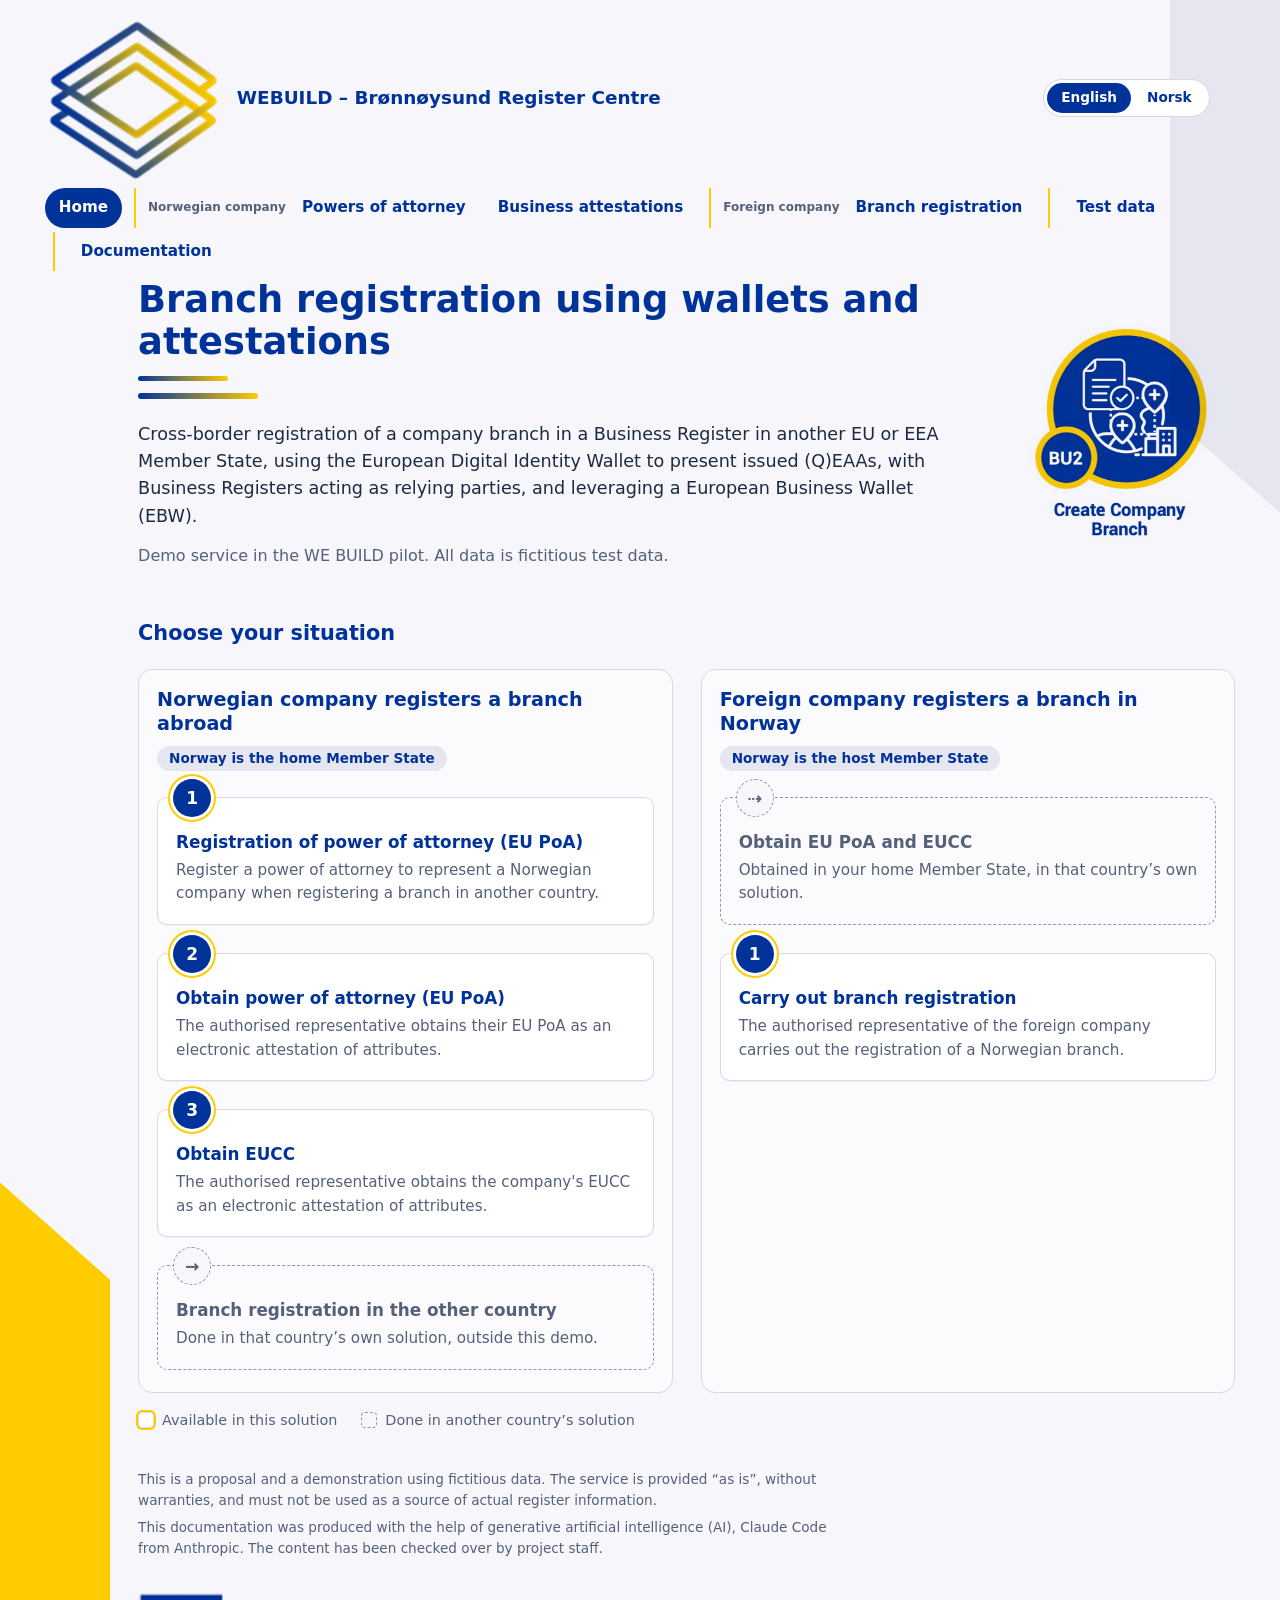
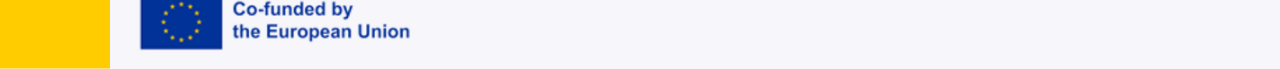
==== forslag/index.html @ 473442a4 "Første versjon: WE BUILD-demo for filialregistrering" ====
<!doctype html>
<html lang="en">
<head>
  <meta charset="utf-8">
  <meta name="viewport" content="width=device-width, initial-scale=1">
  <title data-i18n="title.home">Home | Brønnøysund Register Centre</title>
  <link rel="stylesheet" href="styles.css">
  <link rel="icon" href="../assets/favicon.png" type="image/png">
  <link rel="apple-touch-icon" href="../assets/apple-touch-icon.png">
  <script>try { if (localStorage.getItem("sprak") === "nb") document.documentElement.style.visibility = "hidden"; } catch (e) {}</script>
</head>
<body>
  <a class="skip" href="#innhold" style="position:absolute;left:-999px" data-i18n="skip">Skip to content</a>
  <div class="side">
    <div class="deko venstre" aria-hidden="true"></div>
    <div class="deko hoyre" aria-hidden="true"></div>

    <header class="topp">
      <a class="logo utsnitt" href="index.html" role="img" aria-label="WE BUILD – home" data-i18n-attr="aria-label=logo.label"></a>
      <a class="navn" href="index.html" data-i18n="brand">WEBUILD – Brønnøysund Register Centre</a>
      <nav class="meny" aria-label="Main menu" data-i18n-attr="aria-label=nav.main">
        <ul>
          <li><a href="index.html" aria-current="page" data-i18n="nav.home">Home</a></li>
          <li class="gruppe"><span class="gnavn" data-i18n="nav.g.no">Norwegian company</span>
            <ul>
            <li><a href="tildele-fullmakt.html" data-i18n="nav.poa">Powers of attorney</a></li>
            <li><a href="hente-eucc.html" data-i18n="nav.attest">Business attestations</a></li>
            </ul></li>
          <li class="gruppe"><span class="gnavn" data-i18n="nav.g.fo">Foreign company</span>
            <ul>
            <li><a href="filialregistrering.html" data-i18n="nav.branch">Branch registration</a></li>
            </ul></li>
          <li class="skille"><a href="oppslag-testvirksomhet.html" data-i18n="nav.testdata">Test data</a></li>
          <li class="skille"><a href="dokumentasjon.html" data-i18n="nav.doc">Documentation</a></li>
        </ul>
      </nav>
      <div class="sprak" role="group" aria-label="Language" data-i18n-attr="aria-label=lang.label">
        <button type="button" lang="en" data-lang="en" aria-pressed="true">English</button>
        <button type="button" lang="nb" data-lang="nb" aria-pressed="false">Norsk</button>
      </div>
    </header>

<main class="innhold forside" id="innhold">
      <div class="intro">
        <div>
          <h1 data-i18n="home.h1">Branch registration using wallets and attestations</h1>
          <div class="strek" aria-hidden="true"></div>
          <p class="ingress" data-i18n="home.lead">Cross-border registration of a company branch in a Business Register in another EU or EEA Member State, using the European Digital Identity Wallet to present issued (Q)EAAs, with Business Registers acting as relying parties, and leveraging a European Business Wallet (EBW).</p>
          <p class="ingress dempet" data-i18n="home.demo">Demo service in the WE BUILD pilot. All data is fictitious test data.</p>
        </div>
        <img class="bu2" src="../assets/bu2.png" width="371" height="407" alt="BU2 – Create Company Branch">
      </div>

      <h2 data-i18n="home.steps">Choose your situation</h2>
      <div class="loesninger">
        <section class="sti" aria-labelledby="sti-no">
          <h3 id="sti-no" data-i18n="path.no.h">Norwegian company registers a branch abroad</h3>
          <p class="chip" data-i18n="path.no.chip">Norway is the home Member State</p>
          <ol class="steg">
            <li><a href="tildele-fullmakt.html"><span class="nr" aria-hidden="true">1</span><h4 data-i18n="c1.h">Registration of power of attorney (EU PoA)</h4><p data-i18n="c1.p">Register a power of attorney to represent a Norwegian company when registering a branch in another country.</p></a></li>
            <li><a href="hente-fullmakt.html"><span class="nr" aria-hidden="true">2</span><h4 data-i18n="c2.h">Obtain power of attorney (EU PoA)</h4><p data-i18n="c2.p">The authorised representative obtains their EU PoA as an electronic attestation of attributes.</p></a></li>
            <li><a href="hente-eucc.html"><span class="nr" aria-hidden="true">3</span><h4 data-i18n="c3.h">Obtain EUCC</h4><p data-i18n="c3.p">The authorised representative obtains the company's EUCC as an electronic attestation of attributes.</p></a></li>
            <li><div class="kort ute"><span class="nr" aria-hidden="true">→</span><h4 data-i18n="out.no.h">Branch registration in the other country</h4><p data-i18n="out.no.p">Done in that country’s own solution, outside this demo.</p></div></li>
          </ol>
        </section>
        <section class="sti" aria-labelledby="sti-fo">
          <h3 id="sti-fo" data-i18n="path.fo.h">Foreign company registers a branch in Norway</h3>
          <p class="chip" data-i18n="path.fo.chip">Norway is the host Member State</p>
          <ol class="steg">
            <li><div class="kort ute"><span class="nr" aria-hidden="true">⇢</span><h4 data-i18n="out.fo.h">Obtain EU PoA and EUCC</h4><p data-i18n="out.fo.p">Obtained in your home Member State, in that country’s own solution.</p></div></li>
            <li><a href="filialregistrering.html"><span class="nr" aria-hidden="true">1</span><h4 data-i18n="c4.h">Carry out branch registration</h4><p data-i18n="c4.p">The authorised representative of the foreign company carries out the registration of a Norwegian branch.</p></a></li>
          </ol>
        </section>
      </div>
      <p class="nokkel"><span class="nk"><span class="sw inne" aria-hidden="true"></span><span data-i18n="key.in">Available in this solution</span></span> <span class="nk"><span class="sw ute" aria-hidden="true"></span><span data-i18n="key.out">Done in another country’s solution</span></span></p>
    </main>
    <p class="ansvar"><span data-i18n="ansvar">This is a proposal and a demonstration using fictitious data. The service is provided “as is”, without warranties, and must not be used as a source of actual register information.</span> <span class="ki" data-i18n="ki">This documentation was produced with the help of generative artificial intelligence (AI), Claude Code from Anthropic. The content has been checked over by project staff.</span></p>
    <footer class="bunn">
      <div class="eu utsnitt" role="img" aria-label="Co-funded by the European Union"></div>
    </footer>
  </div>
  <script src="../i18n.js"></script>
</body>
</html>
---- forslag/styles.css ----
/* Stilark for WE BUILD-løsningen (forslag/), basert på WE BUILD-malen. */
:root {
  --blaa: #003399;
  --lavendel: #e6e6f1;
  --bakgrunn: #f6f6fb;
  --gul: #ffcc00;
  --tekst: #1d2a44;
  --dempet: #55607a;
  --kant: #d6d9e6;
  --focus: #f2a900;
}

* { box-sizing: border-box; }

body {
  margin: 0;
  background: var(--bakgrunn);
  color: var(--tekst);
  font-family: "Source Sans Pro", "Segoe UI", system-ui, sans-serif;
  font-size: 17px;
  line-height: 1.55;
}

a { color: var(--blaa); }
a:focus-visible { outline: 3px solid var(--focus); outline-offset: 2px; }

.side {
  position: relative;
  min-height: 100vh;
  overflow: hidden;
  display: flex;
  flex-direction: column;
  /* Kantene følger formene i malen: gul blokk til venstre, lavendelform til høyre */
  --venstre: clamp(64px, calc(8.6vw + 28px), 200px);
  --hoyre: clamp(24px, 3.5vw, 72px);
  --innholdsbredde: 1700px; /* største bredde på forsiden */
  --innholdsbredde-side: 1120px; /* største bredde på undersidene */
}

/* Dekorative former fra malen */
.deko { position: absolute; pointer-events: none; }
.deko.venstre {
  left: 0; bottom: 0;
  width: clamp(40px, 8.6vw, 170px);
  height: min(54vh, 603px);
  background: var(--gul);
  clip-path: polygon(0 0, 100% 20%, 100% 100%, 0 100%);
}
.deko.hoyre {
  right: 0; top: 0;
  width: clamp(40px, 8.6vw, 170px);
  height: min(57vh, 635px);
  background: var(--lavendel);
  clip-path: polygon(0 0, 100% 0, 100% 100%, 0 81%);
}

/* Utsnitt fra malen: logo og EU-merke */
.utsnitt {
  background-image: url("../assets/we-build-mal-gul.png");
  background-repeat: no-repeat;
  mix-blend-mode: multiply; /* hvit bakgrunn i utsnittene blir gjennomsiktig */
}
.logo {
  display: block;
  width: 176px; height: 164px;
  background-size: 1787px auto;
  background-position: -63px -45px;
  flex: none;
}
.eu {
  width: 276px; height: 60px;
  background-size: 1787px auto;
  background-position: -302px -929px;
}

header.topp {
  position: relative;
  display: flex;
  align-items: center;
  gap: 8px 16px;
  padding: 16px clamp(16px, 3vw, 48px) 0 clamp(16px, 3.5vw, 60px);
  flex-wrap: wrap;
}
header.topp .navn { font-weight: 700; color: var(--blaa); font-size: 1.15rem; text-decoration: none; }

/* Språkvelger */
.sprak { margin-left: auto; margin-right: clamp(0px, 2.5vw, 48px); display: flex; gap: 2px; padding: 3px; background: #fff; border: 1px solid var(--kant); border-radius: 999px; }
.sprak button {
  font: inherit; font-size: .85rem; font-weight: 600; border: 0; background: transparent;
  color: var(--blaa); padding: 4px 14px; border-radius: 999px; cursor: pointer;
}
.sprak button:hover { background: var(--lavendel); }
.sprak button[aria-pressed="true"] { background: var(--blaa); color: #fff; }
.sprak button:focus-visible { outline: 3px solid var(--focus); outline-offset: 2px; }

/* når menyen ikke får plass på én linje: språkvalget står øverst til høyre, menyen på egen linje under */
@media (max-width: 2100px) {
  .sprak { order: 1; }
  nav.meny { order: 2; flex-basis: 100%; }
}
nav.meny ul { list-style: none; margin: 0; padding: 0; display: flex; flex-wrap: wrap; gap: 4px; }
nav.meny a {
  display: block; padding: 8px 14px; border-radius: 999px;
  color: var(--blaa); font-weight: 600; text-decoration: none; font-size: .95rem;
}
nav.meny a:hover { background: var(--lavendel); }
nav.meny a[aria-current="page"] { background: var(--blaa); color: #fff; }

.innhold {
  position: relative;
  flex: 1;
  width: 100%;
  max-width: calc(var(--venstre) + var(--innholdsbredde) + var(--hoyre));
  padding: 8px var(--hoyre) 24px var(--venstre);
}

.innhold:not(.forside) { max-width: calc(var(--venstre) + var(--innholdsbredde-side) + var(--hoyre)); }

.intro { display: grid; grid-template-columns: 1fr auto; gap: 24px 40px; align-items: center; }
.bu2 { width: clamp(150px, 17vw, 230px); height: auto; mix-blend-mode: multiply; justify-self: center; }

.intro h1 {
  color: var(--blaa);
  font-size: clamp(1.9rem, 3.6vw, 2.9rem);
  line-height: 1.12;
  margin: 12px 0 14px;
  max-width: 46ch;
}
.strek {
  height: 6px; width: 120px; border-radius: 3px; margin-bottom: 22px;
  background: linear-gradient(90deg, var(--blaa), var(--gul));
}
.innhold .ingress { max-width: 110ch; font-size: 1.1rem; margin: 0 0 14px; }
.ingress.dempet { color: var(--dempet); font-size: 1rem; }

h2 { color: var(--blaa); font-size: 1.3rem; margin: 34px 0 20px; }

.steg {
  list-style: none; margin: 0; padding: 0;
  display: grid; gap: 28px 18px;
  grid-template-columns: repeat(2, 1fr); /* 2 x 2 på mellomstore skjermer */
}
@media (min-width: 1300px) { .steg { grid-template-columns: repeat(4, 1fr); } }
@media (max-width: 600px) { .steg { grid-template-columns: 1fr; } }
.steg li { position: relative; }
.steg a, .steg .kort {
  display: block; height: 100%;
  background: #fff; color: var(--tekst); text-decoration: none;
  border: 1px solid var(--kant); border-radius: 10px;
  padding: 34px 18px 18px;
  box-shadow: 0 1px 0 rgba(0,51,153,.05);
}
.steg a:hover { border-color: var(--blaa); box-shadow: 0 6px 18px rgba(0,51,153,.12); }
.steg .nr {
  position: absolute; top: -18px; left: 16px;
  width: 38px; height: 38px; border-radius: 50%;
  background: var(--blaa); color: #fff; font-weight: 700;
  display: grid; place-items: center;
  box-shadow: 0 0 0 3px #fff, 0 0 0 5px var(--gul);
}
.steg h3, .steg h4 { margin: 0 0 6px; color: var(--blaa); font-size: 1.05rem; line-height: 1.25; font-weight: 700; }
.steg p { margin: 0; color: var(--dempet); font-size: .95rem; }

/* To separate løsninger på forsiden */
.loesninger { display: grid; grid-template-columns: repeat(2, minmax(0, 1fr)); gap: 28px; }
@media (max-width: 900px) { .loesninger { grid-template-columns: 1fr; } }
.sti { background: rgba(255, 255, 255, .55); border: 1px solid var(--kant); border-radius: 14px; padding: 18px 18px 22px; }
.sti > h3 { margin: 0 0 8px; color: var(--blaa); font-size: 1.2rem; line-height: 1.25; }
.sti .steg { grid-template-columns: 1fr; }
.chip { display: inline-block; margin: 0 0 26px; padding: 2px 12px; border-radius: 999px; background: var(--lavendel); color: var(--blaa); font-size: .85rem; font-weight: 600; }
.steg .kort.ute { background: transparent; border: 1px dashed #8f98b3; color: var(--dempet); box-shadow: none; }
.steg .kort.ute h4 { color: var(--dempet); }
.steg .kort.ute .nr { background: var(--bakgrunn); color: var(--dempet); border: 1px dashed #8f98b3; box-shadow: none; }
.nokkel { display: flex; flex-wrap: wrap; gap: 8px 24px; margin: 16px 0 0; font-size: .9rem; color: var(--dempet); }
.nk { display: inline-flex; align-items: center; gap: 8px; }
.sw { display: inline-block; width: 16px; height: 16px; border-radius: 4px; }
.sw.inne { background: #fff; border: 1px solid var(--kant); box-shadow: 0 0 0 2px var(--gul); }
.sw.ute { border: 1px dashed #8f98b3; }

/* Menygrupper */
nav.meny li.gruppe { display: flex; align-items: center; gap: 2px; margin-left: 8px; padding-left: 12px; border-left: 2px solid var(--gul); }
nav.meny > ul > li.skille { display: flex; align-items: center; margin-left: 8px; padding-left: 12px; border-left: 2px solid var(--gul); }
nav.meny .gnavn { font-size: .75rem; font-weight: 600; color: var(--dempet); }

footer.bunn {
  position: absolute; left: var(--venstre); bottom: 0;
  padding: 0 0 16px 0;
  display: flex; align-items: flex-end;
}
.ansvar {
  position: relative;
  padding: 0 var(--venstre) 96px var(--venstre);
  max-width: 1000px; color: var(--dempet); font-size: .85rem;
}
.ansvar .ki { display: block; margin-top: 6px; }

@media (max-width: 900px) {
  .side { --venstre: calc(clamp(40px, 8.6vw, 170px) + 16px); --hoyre: clamp(24px, 3.5vw, 40px); }
}

@media (max-width: 720px) {
  .logo { width: 110px; height: 102px; background-size: 1117px auto; background-position: -39px -28px; }
  .deko.venstre, .deko.hoyre { width: 28px; }
  .side { --venstre: 44px; }
  .innhold { padding: 8px 28px 24px var(--venstre); }
  .sprak { margin-right: 0; }
  .intro { grid-template-columns: 1fr; }
  .bu2 { width: 150px; justify-self: start; }
  .eu { width: 184px; height: 40px; background-size: 1191px auto; background-position: -201px -619px; }
}

/* ---------- Undermeny ---------- */
nav.undermeny { position: relative; padding: 4px clamp(16px, 3vw, 48px) 0 var(--venstre); }
nav.undermeny ul { list-style: none; margin: 0; padding: 0; display: flex; flex-wrap: wrap; gap: 4px 20px; }
nav.undermeny a {
  display: block; padding: 6px 2px; color: var(--blaa); text-decoration: none;
  font-weight: 600; font-size: .92rem; border-bottom: 3px solid transparent;
}
nav.undermeny a:hover { border-bottom-color: var(--lavendel); }
nav.undermeny a[aria-current="page"] { border-bottom-color: var(--gul); }

/* ---------- Innholdskomponenter fra de eksisterende sidene ---------- */
.innhold { padding-bottom: 24px; } /* ansvarsteksten under gir plass til EU-merket */
.innhold .panel {
  background: #fff; border: 1px solid var(--kant); border-radius: 12px;
  padding: 26px 28px; margin: 14px 0 22px;
}
.innhold .eyebrow { font-size: .85rem; color: var(--dempet); margin: 0 0 6px; }
.innhold h1 {
  color: var(--blaa); font-size: clamp(1.7rem, 3vw, 2.3rem); line-height: 1.15; margin: 0 0 12px;
}
.innhold h1::after {
  content: ""; display: block; height: 5px; width: 90px; border-radius: 3px; margin-top: 12px;
  background: linear-gradient(90deg, var(--blaa), var(--gul));
}
.innhold .panel h2 { color: var(--blaa); font-size: 1.3rem; margin: 0 0 12px; }
.innhold .panel h3 { color: var(--blaa); font-size: 1.1rem; margin: 0 0 6px; }
.innhold p { max-width: 75ch; }
.innhold code { background: var(--lavendel); padding: 1px 6px; border-radius: 4px; }
.innhold ul.lenker { padding-left: 1.4rem; max-width: 80ch; }
.innhold ul.lenker li { margin-bottom: 8px; overflow-wrap: anywhere; }
.innhold ol.steps { padding-left: 1.6rem; max-width: 80ch; }
.innhold ol.steps li { margin-bottom: 9px; }
.innhold ol.steps li::marker { color: var(--blaa); font-weight: 700; }
.innhold ol.steps a { overflow-wrap: anywhere; }
.innhold .notice {
  max-width: 75ch; background: var(--lavendel); border-left: 5px solid var(--gul);
  padding: 12px 16px; border-radius: 0 8px 8px 0; margin: 16px 0 0;
}
.innhold .hint { color: var(--dempet); font-size: .92rem; margin: 8px 0 0; }
.innhold label { display: block; font-weight: 600; margin-bottom: 4px; }
.innhold select, .innhold input[type="text"] {
  font: inherit; padding: 9px 12px; min-width: 320px; max-width: 100%;
  border: 1px solid #8f98b3; border-radius: 8px; background: #fff; color: var(--tekst);
}
.innhold select:focus-visible, .innhold input:focus-visible { outline: 3px solid var(--focus); outline-offset: 2px; }
.innhold .btn {
  display: inline-block; border: 0; border-radius: 999px; background: var(--blaa); color: #fff;
  font: inherit; font-weight: 600; padding: 10px 22px; text-decoration: none; cursor: pointer;
}
.innhold .btn:hover { background: #00267a; }
.innhold .btn.btn-eu { background: #fff; border: 1px solid var(--blaa); padding: 8px 12px; margin-left: 6px; line-height: 0; vertical-align: middle; }
.innhold .btn.btn-eu:hover { background: var(--lavendel); }
.innhold .btn.btn-eu svg { width: 42px; height: 28px; }

/* Ikon ved et steg som åpner et skjermbilde (bilder.js) */
.innhold .bilde {
  display: inline-flex; align-items: center; justify-content: center;
  width: 28px; height: 28px; margin-left: 6px; padding: 0; vertical-align: middle;
  border: 1px solid var(--blaa); border-radius: 50%; background: #fff; color: var(--blaa); cursor: pointer;
}
.innhold .bilde:hover { background: var(--lavendel); }
.innhold .bilde:focus-visible { outline: 3px solid var(--focus); outline-offset: 2px; }
.bildedialog {
  position: fixed; border: 0; border-radius: 12px; padding: 0; background: #fff; color: var(--tekst);
  max-width: min(94vw, 1100px); max-height: 94vh; overflow: auto;
  box-shadow: 0 20px 60px rgba(0, 0, 0, .35);
}
.bildedialog::backdrop { background: rgba(10, 20, 50, .6); }
.bildedialog figure { margin: 0; }
.bildedialog img { display: block; max-width: 100%; max-height: 78vh; margin: 0 auto; }
.bildedialog figcaption { padding: 12px 56px 14px 20px; border-top: 1px solid var(--kant); font-size: .95rem; }
.bildedialog .lukk {
  position: absolute; bottom: 6px; right: 10px; width: 36px; height: 36px; padding: 0;
  border: 1px solid var(--blaa); border-radius: 50%; background: #fff; color: var(--blaa);
  font-size: 1.4rem; line-height: 1; cursor: pointer;
}
.bildedialog .lukk:hover { background: var(--lavendel); }
.bildedialog .lukk:focus-visible { outline: 3px solid var(--focus); outline-offset: 2px; }
.innhold .btn.liten { padding: 5px 16px; font-size: .88rem; margin-left: 6px; white-space: nowrap; }
@media (max-width: 720px) {
  /* lange knappetekster må kunne brytes på smale skjermer */
  .innhold .btn.liten { white-space: normal; border-radius: 16px; text-align: left; }
}
.innhold .next { text-align: right; margin: 0 0 8px; max-width: none; }
.innhold dl.facts { display: grid; grid-template-columns: max-content 1fr; gap: 8px 24px; margin: 0; }
.innhold dl.facts dt { font-weight: 600; color: var(--dempet); }
.innhold dl.facts dd { margin: 0; }
.innhold .table-wrap { overflow-x: auto; }
.innhold table { width: 100%; border-collapse: collapse; }
.innhold th, .innhold td { text-align: left; padding: 10px 12px; border-bottom: 1px solid var(--kant); }
.innhold th { background: var(--lavendel); color: var(--blaa); font-size: .9rem; }

@media (max-width: 720px) {
  nav.undermeny { padding-left: var(--venstre); }
  .innhold .panel { padding: 20px 18px; }
  .innhold dl.facts { grid-template-columns: 1fr; gap: 2px; }
  .innhold dl.facts dd { margin-bottom: 10px; }
  .innhold select, .innhold input[type="text"] { min-width: 0; width: 100%; }
}
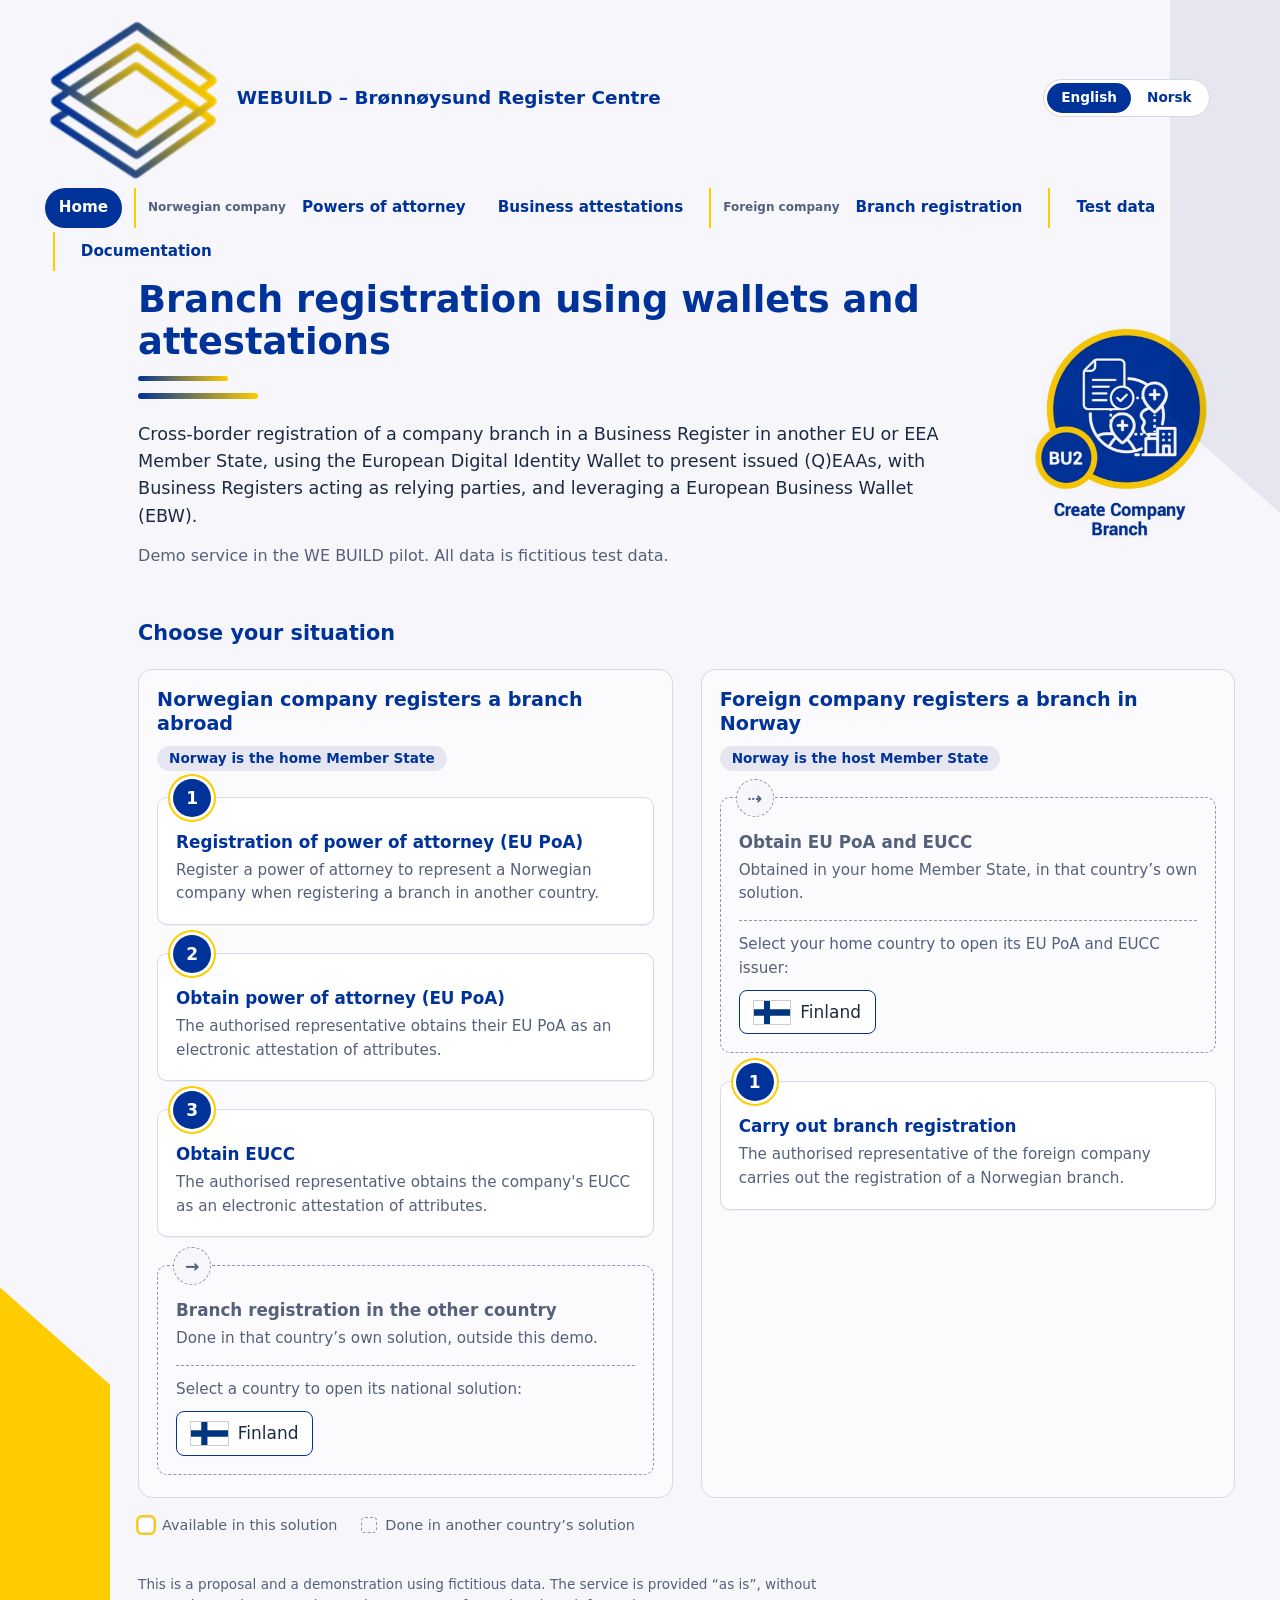
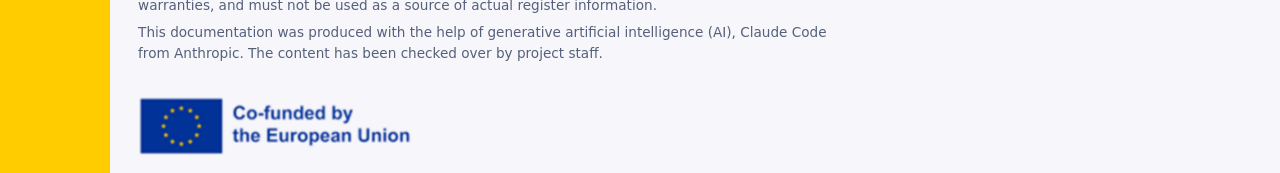
==== commit 770fe410: "Eksterne kilder i dokumentasjon og landvalg med flagg på forsiden - dokumentasjon.html: ny seksjon «" ====
--- a/forslag/index.html
+++ b/forslag/index.html
@@ -60,14 +60,36 @@
             <li><a href="tildele-fullmakt.html"><span class="nr" aria-hidden="true">1</span><h4 data-i18n="c1.h">Registration of power of attorney (EU PoA)</h4><p data-i18n="c1.p">Register a power of attorney to represent a Norwegian company when registering a branch in another country.</p></a></li>
             <li><a href="hente-fullmakt.html"><span class="nr" aria-hidden="true">2</span><h4 data-i18n="c2.h">Obtain power of attorney (EU PoA)</h4><p data-i18n="c2.p">The authorised representative obtains their EU PoA as an electronic attestation of attributes.</p></a></li>
             <li><a href="hente-eucc.html"><span class="nr" aria-hidden="true">3</span><h4 data-i18n="c3.h">Obtain EUCC</h4><p data-i18n="c3.p">The authorised representative obtains the company's EUCC as an electronic attestation of attributes.</p></a></li>
-            <li><div class="kort ute"><span class="nr" aria-hidden="true">→</span><h4 data-i18n="out.no.h">Branch registration in the other country</h4><p data-i18n="out.no.p">Done in that country’s own solution, outside this demo.</p></div></li>
+            <li>
+              <div class="kort ute">
+                <span class="nr" aria-hidden="true">→</span><h4 data-i18n="out.no.h">Branch registration in the other country</h4><p data-i18n="out.no.p">Done in that country’s own solution, outside this demo.</p>
+                <!-- Landene og lenkene holdes i synk med «National solutions for branch registration» i dokumentasjon.html -->
+                <div class="land">
+                  <p data-i18n="land.velg">Select a country to open its national solution:</p>
+                  <ul>
+                    <li><button type="button" class="land-valg" data-sporsmal="land.sporsmal" data-url="https://vero-wb-prh-web.minisuomi.net/"><img class="flagg" src="../assets/flagg/fi.svg" alt=""><span data-i18n="land.fi">Finland</span></button></li>
+                  </ul>
+                </div>
+              </div>
+            </li>
           </ol>
         </section>
         <section class="sti" aria-labelledby="sti-fo">
           <h3 id="sti-fo" data-i18n="path.fo.h">Foreign company registers a branch in Norway</h3>
           <p class="chip" data-i18n="path.fo.chip">Norway is the host Member State</p>
           <ol class="steg">
-            <li><div class="kort ute"><span class="nr" aria-hidden="true">⇢</span><h4 data-i18n="out.fo.h">Obtain EU PoA and EUCC</h4><p data-i18n="out.fo.p">Obtained in your home Member State, in that country’s own solution.</p></div></li>
+            <li>
+              <div class="kort ute">
+                <span class="nr" aria-hidden="true">⇢</span><h4 data-i18n="out.fo.h">Obtain EU PoA and EUCC</h4><p data-i18n="out.fo.p">Obtained in your home Member State, in that country’s own solution.</p>
+                <!-- Landene og lenkene holdes i synk med «EU PoA and EUCC issuers» i dokumentasjon.html -->
+                <div class="land">
+                  <p data-i18n="land.velg.eucc">Select your home country to open its EU PoA and EUCC issuer:</p>
+                  <ul>
+                    <li><button type="button" class="land-valg" data-sporsmal="land.sporsmal.eucc" data-url="https://vero-wb-prh-web.minisuomi.net/"><img class="flagg" src="../assets/flagg/fi.svg" alt=""><span data-i18n="land.fi">Finland</span></button></li>
+                  </ul>
+                </div>
+              </div>
+            </li>
             <li><a href="filialregistrering.html"><span class="nr" aria-hidden="true">1</span><h4 data-i18n="c4.h">Carry out branch registration</h4><p data-i18n="c4.p">The authorised representative of the foreign company carries out the registration of a Norwegian branch.</p></a></li>
           </ol>
         </section>
@@ -80,5 +102,6 @@
     </footer>
   </div>
   <script src="../i18n.js"></script>
+  <script src="../land.js"></script>
 </body>
 </html>
--- a/forslag/styles.css
+++ b/forslag/styles.css
@@ -171,6 +171,27 @@
 .steg .kort.ute { background: transparent; border: 1px dashed #8f98b3; color: var(--dempet); box-shadow: none; }
 .steg .kort.ute h4 { color: var(--dempet); }
 .steg .kort.ute .nr { background: var(--bakgrunn); color: var(--dempet); border: 1px dashed #8f98b3; box-shadow: none; }
+.land-valg:focus-visible, .valgdialog button:focus-visible { outline: 3px solid var(--focus); outline-offset: 2px; }
+.land { margin-top: 14px; padding-top: 12px; border-top: 1px dashed #8f98b3; }
+.steg .land p { margin: 0 0 10px; }
+.land ul { list-style: none; margin: 0; padding: 0; display: flex; flex-wrap: wrap; gap: 10px; }
+.land-valg {
+  display: inline-flex; align-items: center; gap: 10px; padding: 8px 14px; font: inherit; color: var(--tekst);
+  background: #fff; border: 1px solid var(--blaa); border-radius: 8px; cursor: pointer;
+}
+.land-valg:hover { background: var(--lavendel); }
+.land-valg img.flagg { height: 1.4rem; width: auto; outline: 1px solid rgba(0, 0, 0, .2); }
+.valgdialog {
+  border: 0; border-radius: 12px; padding: 22px 24px; background: #fff; color: var(--tekst);
+  max-width: min(92vw, 480px); box-shadow: 0 20px 60px rgba(0, 0, 0, .35);
+}
+.valgdialog::backdrop { background: rgba(10, 20, 50, .6); }
+.valgdialog p { margin: 0 0 10px; }
+.valgdialog .sporsmal { font-weight: 600; color: var(--blaa); }
+.valgdialog .adresse { color: var(--dempet); font-size: .9rem; overflow-wrap: anywhere; }
+.valgdialog .knapper { display: flex; gap: 10px; justify-content: flex-end; margin-top: 16px; }
+.valgdialog button { font: inherit; padding: 8px 18px; border-radius: 8px; border: 1px solid var(--blaa); background: #fff; color: var(--blaa); cursor: pointer; }
+.valgdialog button.apne { background: var(--blaa); color: #fff; }
 .nokkel { display: flex; flex-wrap: wrap; gap: 8px 24px; margin: 16px 0 0; font-size: .9rem; color: var(--dempet); }
 .nk { display: inline-flex; align-items: center; gap: 8px; }
 .sw { display: inline-block; width: 16px; height: 16px; border-radius: 4px; }
@@ -239,6 +260,7 @@
 .innhold code { background: var(--lavendel); padding: 1px 6px; border-radius: 4px; }
 .innhold ul.lenker { padding-left: 1.4rem; max-width: 80ch; }
 .innhold ul.lenker li { margin-bottom: 8px; overflow-wrap: anywhere; }
+.innhold ul.lenker img.flagg { height: .85em; width: auto; margin-right: .45em; vertical-align: -.05em; outline: 1px solid rgba(0, 0, 0, .2); }
 .innhold ol.steps { padding-left: 1.6rem; max-width: 80ch; }
 .innhold ol.steps li { margin-bottom: 9px; }
 .innhold ol.steps li::marker { color: var(--blaa); font-weight: 700; }
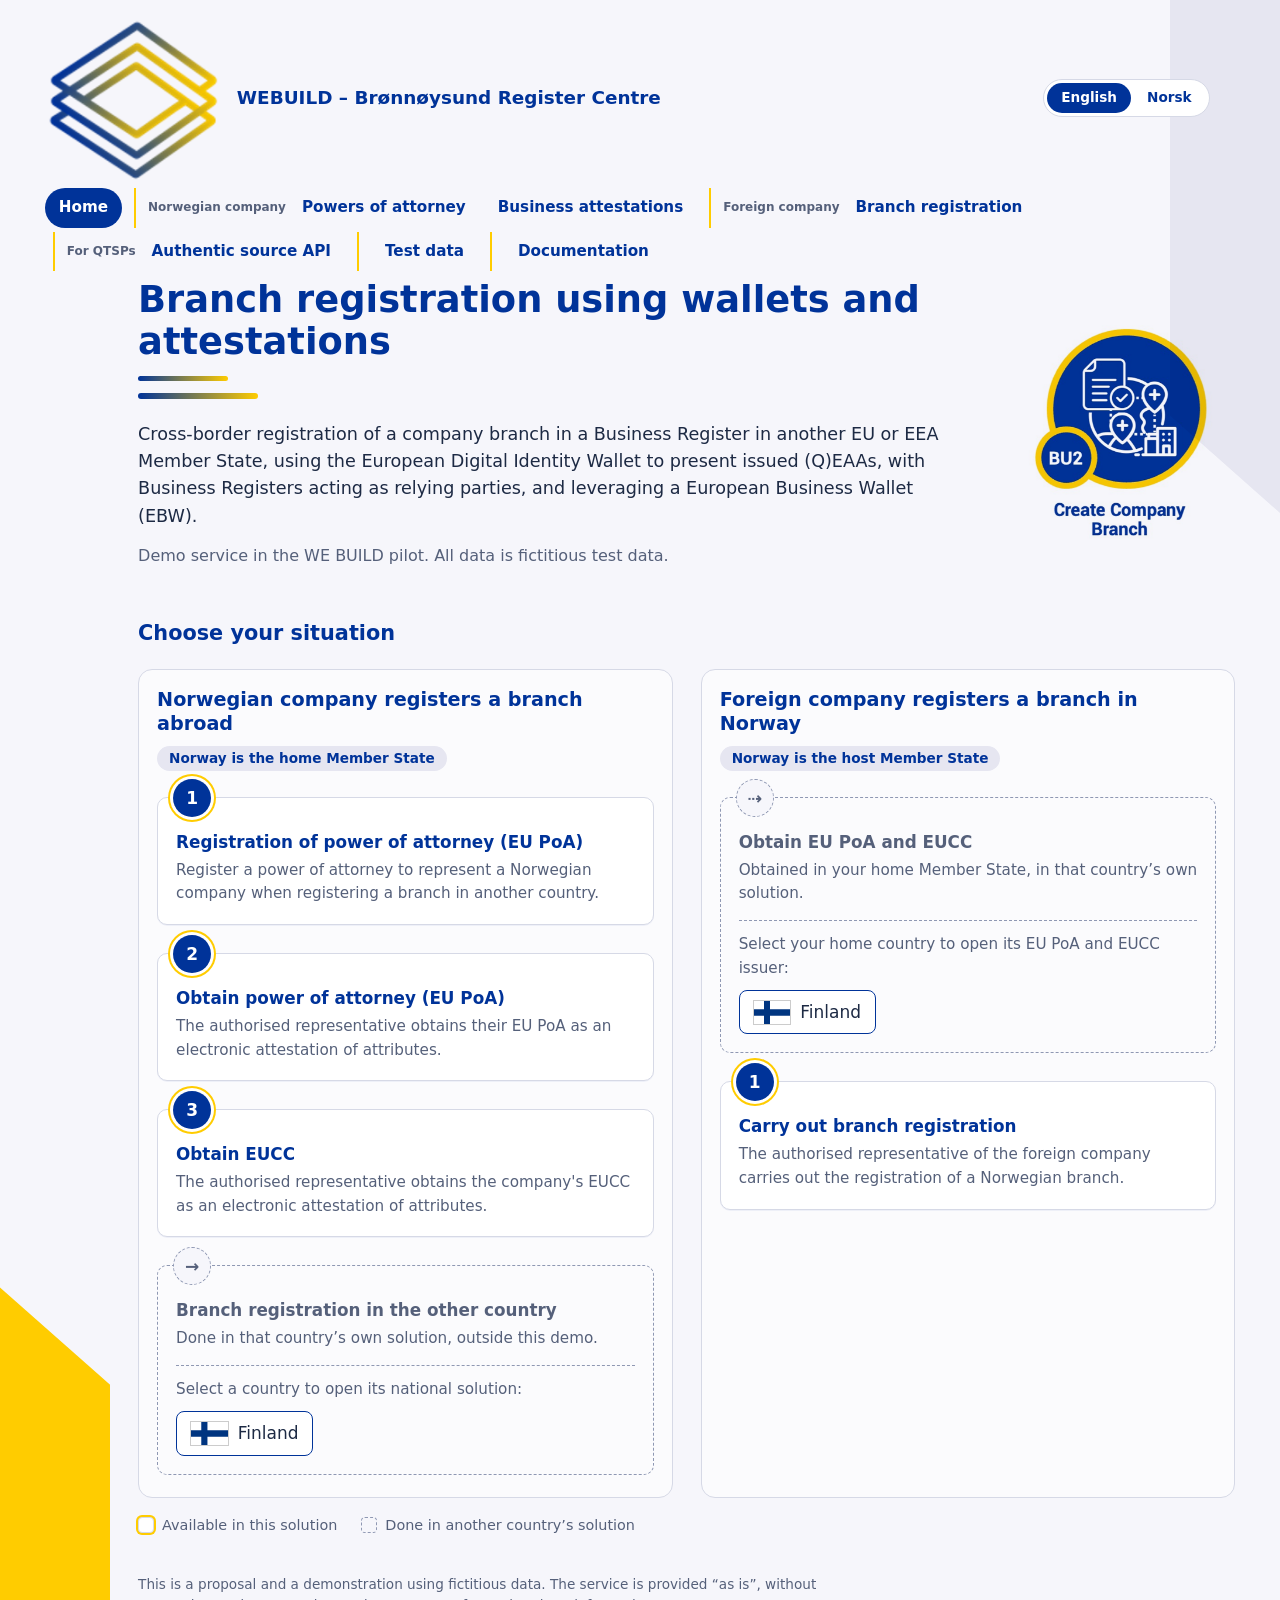
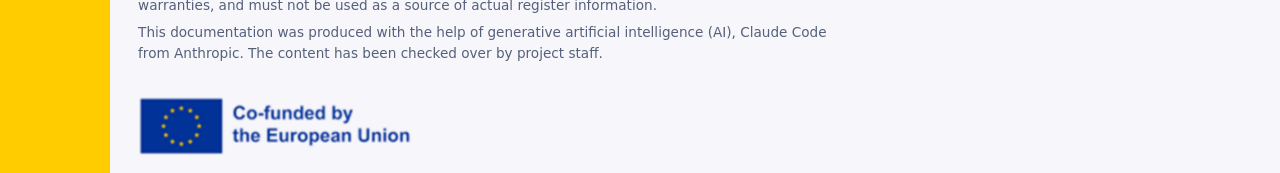
==== commit 032615bf: "Legg til side for autentisk kilde-API under «For QTSP-er» Ny side forslag/autentisk-kilde.html dokum" ====
--- a/forslag/index.html
+++ b/forslag/index.html
@@ -29,6 +29,10 @@
           <li class="gruppe"><span class="gnavn" data-i18n="nav.g.fo">Foreign company</span>
             <ul>
             <li><a href="filialregistrering.html" data-i18n="nav.branch">Branch registration</a></li>
+            </ul></li>
+          <li class="gruppe"><span class="gnavn" data-i18n="nav.g.qtsp">For QTSPs</span>
+            <ul>
+            <li><a href="autentisk-kilde.html" data-i18n="nav.api">Authentic source API</a></li>
             </ul></li>
           <li class="skille"><a href="oppslag-testvirksomhet.html" data-i18n="nav.testdata">Test data</a></li>
           <li class="skille"><a href="dokumentasjon.html" data-i18n="nav.doc">Documentation</a></li>
--- a/forslag/styles.css
+++ b/forslag/styles.css
@@ -258,6 +258,13 @@
 .innhold .panel h3 { color: var(--blaa); font-size: 1.1rem; margin: 0 0 6px; }
 .innhold p { max-width: 75ch; }
 .innhold code { background: var(--lavendel); padding: 1px 6px; border-radius: 4px; }
+.innhold pre {
+  background: var(--bakgrunn); border: 1px solid var(--kant); border-left: 5px solid var(--blaa);
+  border-radius: 0 8px 8px 0; padding: 14px 16px; margin: 0 0 18px; overflow-x: auto;
+  font-size: .85rem; line-height: 1.5;
+}
+.innhold pre code { background: none; padding: 0; border-radius: 0; }
+.innhold .panel .table-wrap + h3, .innhold .panel dl + h3 { margin-top: 22px; }
 .innhold ul.lenker { padding-left: 1.4rem; max-width: 80ch; }
 .innhold ul.lenker li { margin-bottom: 8px; overflow-wrap: anywhere; }
 .innhold ul.lenker img.flagg { height: .85em; width: auto; margin-right: .45em; vertical-align: -.05em; outline: 1px solid rgba(0, 0, 0, .2); }
